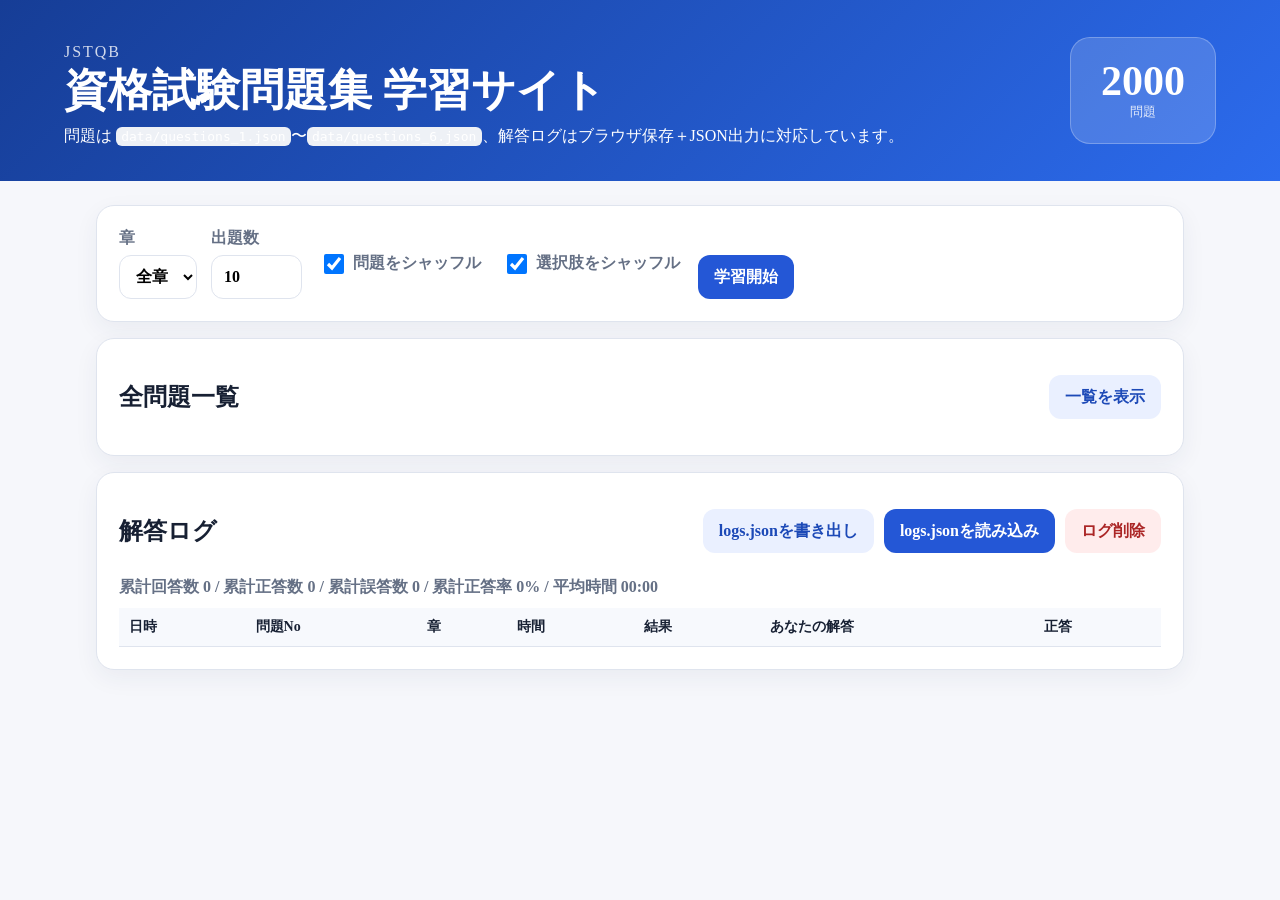
==== index.html @ a918d9f7 "Add files via upload スマホにUIを対応させた" ====
<!doctype html>
<html lang="ja">
<head>
  <meta charset="utf-8">
  <meta name="viewport" content="width=device-width, initial-scale=1">
  <title>資格試験問題集 学習サイト</title>
  <link rel="stylesheet" href="assets/styles.css">

<style>
  .timerLine{display:flex;flex-wrap:wrap;gap:10px;align-items:center;justify-content:space-between;margin:8px 0 14px;color:var(--muted);font-weight:800}
  .timerBadge{display:inline-flex;align-items:center;gap:8px;background:#f7f9fd;border:1px solid var(--line);border-radius:999px;padding:8px 12px;color:var(--ink)}
  .timerBadge strong{font-variant-numeric:tabular-nums;font-size:18px}
  .questionBrowser .browserControls{display:grid;grid-template-columns:1fr 1fr auto;gap:12px;align-items:end;margin:12px 0}
  .questionBrowser .browserControls label{min-width:0}
  .browserMeta{color:var(--muted);font-weight:700;margin:8px 0}
  .browserPager{display:flex;gap:10px;align-items:center;justify-content:flex-end;flex-wrap:wrap;margin:12px 0}
  .browserPager span{color:var(--muted);font-weight:800}
  .questionCard{border:1px solid var(--line);border-radius:14px;background:#f7f9fd;margin:10px 0;overflow:hidden}
  .questionCard summary{cursor:pointer;padding:13px 15px;font-weight:800;list-style:none}
  .questionCard summary::-webkit-details-marker{display:none}
  .questionCard summary:after{content:'開く';float:right;color:var(--brand);font-size:13px}
  .questionCard[open] summary:after{content:'閉じる'}
  .questionCardBody{padding:0 15px 15px}
  .questionCardBody p{white-space:pre-wrap;margin:8px 0 12px}
  .browseOptions{margin:10px 0;padding-left:1.4em}
  .browseOptions li{margin:7px 0;padding:6px 8px;border-radius:10px;background:#fff;border:1px solid var(--line)}
  .browseOptions li.correctAnswer{border-color:var(--ok);background:#eaf8f2;font-weight:800}
  .browseExplanation{white-space:pre-wrap;background:#fff;border:1px solid var(--line);border-radius:12px;padding:12px;margin-top:10px}
  .miniTag{display:inline-block;color:var(--muted);font-weight:800;font-size:12px;margin-left:8px}
  @media(max-width:720px){
    .timerLine{display:block}.timerBadge{margin-top:8px;width:100%;justify-content:center}
    .questionBrowser .browserControls{grid-template-columns:1fr}
    .browserPager{justify-content:stretch}.browserPager button{flex:1;justify-content:center}.browserPager span{width:100%;text-align:center}
    .questionCard summary{padding-right:52px}.questionCard summary:after{margin-right:-38px}
    .questionCard summary{line-height:1.55}
    .questionCardBody{padding:0 12px 12px}
    .browseOptions{padding-left:0;list-style-position:inside}
    .browseOptions li{padding:10px;margin:8px 0;line-height:1.55}
    .browseExplanation{padding:10px;line-height:1.7}
    .miniTag{display:block;margin:4px 0 0}
    #browseSearch,#browseChapter{width:100%;min-height:48px}
  }
</style>
</head>
<body>
<header class="hero">
  <div>
    <p class="eyebrow">JSTQB</p>
    <h1>資格試験問題集 学習サイト</h1>
    <p>問題は <code>data/questions_1.json</code>〜<code>data/questions_6.json</code>、解答ログはブラウザ保存＋JSON出力に対応しています。</p>
  </div>
  <div class="heroStats">
    <span id="totalQuestions">0</span><small>問題</small>
  </div>
</header>

<main>
  <section class="panel controls">
    <label>章
      <select id="chapterSelect"></select>
    </label>
    <label>出題数
      <input id="questionLimit" type="number" min="1" value="10">
    </label>
    <label class="check"><input id="shuffleQuestions" type="checkbox" checked> 問題をシャッフル</label>
    <label class="check"><input id="shuffleOptions" type="checkbox" checked> 選択肢をシャッフル</label>
    <button id="startBtn">学習開始</button>
  </section>

  <section id="quizPanel" class="panel quiz hidden">
    <div class="progressLine"><span id="progressText"></span><span id="scoreText"></span></div>
    <div class="timerLine"><span id="questionTimeHint">この問題の経過時間</span><span class="timerBadge">⏱ <strong id="questionTimer">00:00</strong></span></div>
    <div class="bar"><div id="barFill"></div></div>
    <p id="qid" class="qid"></p>
    <h2 id="questionText"></h2>
    <div id="options"></div>
    <div id="feedback" class="feedback hidden"></div>
    <div class="actions">
      <button id="nextBtn" class="secondary" disabled>次へ</button>
      <button id="finishBtn" class="ghost">終了してログへ</button>
    </div>
  </section>

  <section id="summaryPanel" class="panel hidden">
    <h2>今回の結果</h2>
    <div class="cards">
      <div><strong id="sumTotal">0</strong><span>回答</span></div>
      <div><strong id="sumCorrect">0</strong><span>正答</span></div>
      <div><strong id="sumAccuracy">0%</strong><span>正答率</span></div>
      <div><strong id="sumTimeTotal">00:00</strong><span>合計時間</span></div>
      <div><strong id="sumTimeAvg">00:00</strong><span>平均/問</span></div>
    </div>
  </section>

  <section id="questionBrowserPanel" class="panel questionBrowser">
    <div class="sectionHead">
      <h2>全問題一覧</h2>
      <div class="actions inline">
        <button id="toggleQuestionBrowser" class="secondary">一覧を表示</button>
      </div>
    </div>
    <div id="questionBrowserContent" class="hidden">
      <p class="note">全問題の問題文・選択肢・正答・解説を確認できます。スマホで重くならないよう、50問ずつ表示します。</p>
      <div class="browserControls">
        <label>章で絞り込み
          <select id="browseChapter"><option value="すべて">すべて</option></select>
        </label>
        <label>キーワード検索
          <input id="browseSearch" type="search" placeholder="問題ID・本文・選択肢・解説を検索">
        </label>
        <button id="browseReset" class="ghost">条件クリア</button>
      </div>
      <div id="browserMeta" class="browserMeta">読み込み中...</div>
      <div class="browserPager">
        <button id="browsePrev" class="ghost">前へ</button>
        <span id="browsePageInfo">1 / 1</span>
        <button id="browseNext" class="ghost">次へ</button>
      </div>
      <div id="browserResults"></div>
      <div class="browserPager">
        <button id="browsePrevBottom" class="ghost">前へ</button>
        <span id="browsePageInfoBottom">1 / 1</span>
        <button id="browseNextBottom" class="ghost">次へ</button>
      </div>
    </div>
  </section>

  <section class="panel">
    <div class="sectionHead">
      <h2>解答ログ</h2>
      <div class="actions inline">
        <button id="exportLogs" class="secondary">logs.jsonを書き出し</button>
        <label class="fileBtn">logs.jsonを読み込み<input id="importLogs" type="file" accept="application/json"></label>
        <button id="clearLogs" class="danger">ログ削除</button>
      </div>
    </div>
    <div id="logStats" class="logStats"></div>
    <div class="tableWrap"><table id="logTable"><thead><tr><th>日時</th><th>問題No</th><th>章</th><th>時間</th><th>結果</th><th>あなたの解答</th><th>正答</th></tr></thead><tbody></tbody></table></div>
  </section>

</main>
<script src="data/data.js"></script>
<script src="assets/app.js"></script>
<script>
(function(){
  let questionStartedAt=0;
  let timerId=null;
  let browserPage=1;
  const PAGE_SIZE=50;

  function byId(id){return document.getElementById(id);}
  function formatMs(ms){
    ms=Math.max(0,Number(ms)||0);
    const total=Math.floor(ms/1000);
    const min=Math.floor(total/60);
    const sec=total%60;
    return `${String(min).padStart(2,'0')}:${String(sec).padStart(2,'0')}`;
  }
  function readElapsedMs(rec){
    if(!rec) return 0;
    if(typeof rec.elapsedMs==='number') return rec.elapsedMs;
    if(typeof rec.timeMs==='number') return rec.timeMs;
    if(typeof rec.elapsedSec==='number') return rec.elapsedSec*1000;
    if(typeof rec.timeSec==='number') return rec.timeSec*1000;
    return 0;
  }
  function stopTimer(){
    if(timerId){clearInterval(timerId); timerId=null;}
  }
  function updateTimer(){
    const el=byId('questionTimer');
    if(!el) return;
    el.textContent=formatMs(Date.now()-questionStartedAt);
  }
  function startTimer(){
    stopTimer();
    questionStartedAt=Date.now();
    updateTimer();
    timerId=setInterval(updateTimer,250);
  }

  const originalShowQuestion=showQuestion;
  showQuestion=function(){
    originalShowQuestion();
    startTimer();
  };

  answer=function(btn){
    if(state.selected!==null) return;
    stopTimer();
    const elapsedMs=questionStartedAt?Date.now()-questionStartedAt:0;
    const q=state.pool[state.idx];
    const shownSelectedIndex=Number(btn.dataset.i);
    const chosen=q.shownOptions[shownSelectedIndex];
    const selectedIndex=q.options.indexOf(chosen);
    const ok=chosen===q.answer;
    state.selected=chosen;
    if(ok) state.score++;

    document.querySelectorAll('.option').forEach(b=>{
      const val=b.textContent;
      if(val===q.answer)b.classList.add('correct');
      if(b===btn&&!ok)b.classList.add('wrong');
      b.disabled=true;
    });

    recordAnswer(makeAnswerLogRecord(q,selectedIndex>=0?selectedIndex:null,shownSelectedIndex,ok,elapsedMs));

    const timer=byId('questionTimer');
    if(timer) timer.textContent=formatMs(elapsedMs);
    byId('feedback').classList.remove('hidden');
    byId('feedback').textContent=(ok?'正解です。':'不正解です。')+'\n\n所要時間: '+formatMs(elapsedMs)+'\n\n正答: '+q.answer+'\n\n解説:\n'+(q.explanation||'なし');
    byId('nextBtn').disabled=false;
    renderLogs();
  };

  function applySummaryTime(){
    const total=state.session.length;
    const totalMs=state.session.reduce((sum,x)=>sum+readElapsedMs(x),0);
    if(byId('sumTimeTotal')) byId('sumTimeTotal').textContent=formatMs(totalMs);
    if(byId('sumTimeAvg')) byId('sumTimeAvg').textContent=total?formatMs(totalMs/total):'00:00';
    if(state.logs&&state.logs.sessions&&state.logs.sessions[0]){
      state.logs.sessions[0].totalTimeMs=totalMs;
      state.logs.sessions[0].averageTimeMs=total?Math.round(totalMs/total):0;
      saveLogs();
    }
  }

  finish=function(){
    stopTimer();
    byId('quizPanel').classList.add('hidden');
    byId('summaryPanel').classList.remove('hidden');
    const total=state.session.length;
    const correct=state.session.filter(x=>x.correct).length;
    const totalMs=state.session.reduce((sum,x)=>sum+readElapsedMs(x),0);
    byId('sumTotal').textContent=total;
    byId('sumCorrect').textContent=correct;
    byId('sumAccuracy').textContent=total?Math.round(correct/total*100)+'%':'0%';
    if(byId('sumTimeTotal')) byId('sumTimeTotal').textContent=formatMs(totalMs);
    if(byId('sumTimeAvg')) byId('sumTimeAvg').textContent=total?formatMs(totalMs/total):'00:00';
    state.logs.sessions.unshift({
      timestamp:new Date().toISOString(),
      total,
      correct,
      incorrect:total-correct,
      accuracy:total?correct/total:0,
      totalTimeMs:totalMs,
      averageTimeMs:total?Math.round(totalMs/total):0,
      questionIds:state.session.map(x=>x.id)
    });
    saveLogs();
    renderLogs();
  };

  byId('finishBtn').addEventListener('click',()=>{
    stopTimer();
    applySummaryTime();
  });

  renderLogs=function(){
    if(!state.logs)return;
    updateStats();
    const s=state.logs.stats;
    const answeredWithTime=state.logs.answers.filter(r=>readElapsedMs(r)>0);
    const avgMs=answeredWithTime.length?answeredWithTime.reduce((sum,r)=>sum+readElapsedMs(r),0)/answeredWithTime.length:0;
    byId('logStats').textContent=`累計回答数 ${s.total} / 累計正答数 ${s.correct} / 累計誤答数 ${s.incorrect} / 累計正答率 ${Math.round(s.accuracy*100)}% / 平均時間 ${formatMs(avgMs)}`;
    const tbody=byId('logTable').querySelector('tbody');
    tbody.innerHTML=state.logs.answers.slice(0,200).map(r=>`<tr><td>${new Date(r.timestamp).toLocaleString('ja-JP')}</td><td>${escapeHtml(r.id)}</td><td>${escapeHtml(r.chapter)}</td><td>${readElapsedMs(r)?formatMs(readElapsedMs(r)):'-'}</td><td class="${r.correct?'ok':'bad'}">${r.correct?'正解':'不正解'}</td><td>${escapeHtml(selectedTextForLog(r))}</td><td>${escapeHtml(answerTextForLog(r))}</td></tr>`).join('');
  };

  function questionTextForSearch(q){
    return [q.id,q.chapter,q.section,q.learningObjective,q.question,q.answer,q.explanation,...(q.options||[])].filter(Boolean).join(' ').toLowerCase();
  }
  function filteredQuestions(){
    const chapter=byId('browseChapter')?.value||'すべて';
    const keyword=(byId('browseSearch')?.value||'').trim().toLowerCase();
    return state.questions.filter(q=>{
      const chapterOk=chapter==='すべて'||q.chapter===chapter;
      const keywordOk=!keyword||questionTextForSearch(q).includes(keyword);
      return chapterOk&&keywordOk;
    });
  }
  function renderQuestionBrowser(){
    const results=byId('browserResults');
    if(!results) return;
    const qs=filteredQuestions();
    const pages=Math.max(1,Math.ceil(qs.length/PAGE_SIZE));
    browserPage=Math.min(Math.max(1,browserPage),pages);
    const start=(browserPage-1)*PAGE_SIZE;
    const slice=qs.slice(start,start+PAGE_SIZE);
    byId('browserMeta').textContent=`${qs.length}問中 ${slice.length?start+1:0}-${start+slice.length}問を表示`;
    byId('browsePageInfo').textContent=`${browserPage} / ${pages}`;
    byId('browsePageInfoBottom').textContent=`${browserPage} / ${pages}`;
    byId('browsePrev').disabled=byId('browsePrevBottom').disabled=browserPage<=1;
    byId('browseNext').disabled=byId('browseNextBottom').disabled=browserPage>=pages;
    results.innerHTML=slice.map((q,idx)=>{
      const absoluteNo=start+idx+1;
      const opts=(q.options||[]).map((o,i)=>`<li class="${o===q.answer?'correctAnswer':''}">${escapeHtml(String.fromCharCode(65+i)+'. '+o)}${o===q.answer?' <strong>（正答）</strong>':''}</li>`).join('');
      const meta=[q.section,q.learningObjective,q.kLevel,q.questionType].filter(Boolean).map(escapeHtml).join(' / ');
      return `<details class="questionCard"><summary>${absoluteNo}. ${escapeHtml(q.id)} / ${escapeHtml(q.chapter)}${meta?`<span class="miniTag">${meta}</span>`:''}</summary><div class="questionCardBody"><p>${escapeHtml(q.question)}</p><ol class="browseOptions">${opts}</ol><div class="browseExplanation"><strong>解説</strong><br>${escapeHtml(q.explanation||'なし')}</div></div></details>`;
    }).join('') || '<p class="note">該当する問題がありません。</p>';
  }
  function setupQuestionBrowser(){
    const panel=byId('questionBrowserContent');
    if(!panel || !state.questions.length) return false;
    const chapterSelect=byId('browseChapter');
    const chapters=['すべて',...new Set(state.questions.map(q=>q.chapter))];
    chapterSelect.innerHTML=chapters.map(c=>`<option value="${escapeHtml(c)}">${escapeHtml(c)}</option>`).join('');
    byId('toggleQuestionBrowser').addEventListener('click',()=>{
      const isHidden=panel.classList.toggle('hidden');
      byId('toggleQuestionBrowser').textContent=isHidden?'一覧を表示':'一覧を隠す';
      if(!isHidden) renderQuestionBrowser();
    });
    byId('browseChapter').addEventListener('change',()=>{browserPage=1;renderQuestionBrowser();});
    byId('browseSearch').addEventListener('input',()=>{browserPage=1;renderQuestionBrowser();});
    byId('browseReset').addEventListener('click',()=>{byId('browseChapter').value='すべて';byId('browseSearch').value='';browserPage=1;renderQuestionBrowser();});
    const prev=()=>{browserPage--;renderQuestionBrowser();};
    const next=()=>{browserPage++;renderQuestionBrowser();};
    byId('browsePrev').addEventListener('click',prev);
    byId('browsePrevBottom').addEventListener('click',prev);
    byId('browseNext').addEventListener('click',next);
    byId('browseNextBottom').addEventListener('click',next);
    renderQuestionBrowser();
    return true;
  }

  const browserReadyCheck=setInterval(()=>{
    if(setupQuestionBrowser()) clearInterval(browserReadyCheck);
  },200);
})();
</script>
</body>
</html>
---- assets/styles.css ----
:root {
  --bg: #f6f7fb;
  --card: #fff;
  --ink: #172033;
  --muted: #657085;
  --brand: #2457d6;
  --ok: #12805c;
  --bad: #c23b3b;
  --line: #dfe4ee;
}

* {
  box-sizing: border-box;
}

html {
  -webkit-text-size-adjust: 100%;
}

body {
  margin: 0;
  overflow-x: hidden;
  background: var(--bg);
  color: var(--ink);
  font-family: -apple-system, BlinkMacSystemFont, "Segoe UI", sans-serif;
  line-height: 1.65;
}

body,
button,
input,
select {
  font: inherit;
}

button,
input,
select,
textarea {
  max-width: 100%;
}

p,
h1,
h2,
td,
th,
button,
label,
summary,
.feedback,
.option,
.questionCardBody,
.logStats {
  overflow-wrap: anywhere;
  word-break: normal;
}

.hero {
  background: linear-gradient(135deg, #163d96, #2c6bed);
  color: #fff;
  padding: 34px min(6vw, 64px);
  display: flex;
  justify-content: space-between;
  gap: 24px;
  align-items: center;
}

.hero > div:first-child {
  min-width: 0;
}

.hero h1 {
  margin: .1em 0;
  font-size: clamp(26px, 4vw, 44px);
  line-height: 1.18;
}

.hero p {
  margin: .55em 0 0;
}

.eyebrow {
  letter-spacing: .12em;
  text-transform: uppercase;
  opacity: .8;
}

.heroStats {
  flex: 0 0 auto;
  background: rgba(255, 255, 255, .16);
  border: 1px solid rgba(255, 255, 255, .25);
  border-radius: 20px;
  padding: 22px 30px;
  text-align: center;
}

.heroStats span {
  display: block;
  font-size: 42px;
  line-height: 1;
  font-weight: 800;
}

.heroStats small {
  opacity: .85;
}

main {
  max-width: 1120px;
  margin: 24px auto;
  padding: 0 16px;
}

.panel {
  background: var(--card);
  border: 1px solid var(--line);
  border-radius: 18px;
  padding: 22px;
  margin: 16px 0;
  box-shadow: 0 8px 24px rgba(30, 45, 85, .06);
}

.controls {
  display: flex;
  flex-wrap: wrap;
  align-items: end;
  gap: 14px;
}

label {
  display: flex;
  flex-direction: column;
  min-width: 0;
  font-weight: 700;
  color: var(--muted);
  gap: 6px;
}

.check {
  flex-direction: row;
  align-items: center;
  min-height: 44px;
  margin-bottom: 4px;
  padding: 6px 4px;
}

.check input {
  inline-size: 20px;
  block-size: 20px;
  flex: 0 0 auto;
}

select,
input {
  border: 1px solid var(--line);
  border-radius: 12px;
  padding: 10px 12px;
  min-height: 44px;
  font-size: 16px;
  background: #fff;
}

button,
.fileBtn {
  border: 0;
  border-radius: 12px;
  padding: 11px 16px;
  min-height: 44px;
  background: var(--brand);
  color: #fff;
  font-weight: 800;
  cursor: pointer;
  display: inline-flex;
  align-items: center;
  justify-content: center;
  gap: 8px;
  text-align: center;
  line-height: 1.35;
}

button:focus-visible,
.fileBtn:focus-within,
select:focus-visible,
input:focus-visible,
summary:focus-visible {
  outline: 3px solid rgba(36, 87, 214, .35);
  outline-offset: 2px;
}

button:disabled {
  opacity: .5;
  cursor: not-allowed;
}

.secondary {
  background: #eaf0ff;
  color: #1c49b7;
}

.ghost {
  background: #eef1f6;
  color: #39445a;
}

.danger {
  background: #ffecec;
  color: #ab2626;
}

.fileBtn input {
  display: none;
}

.hidden {
  display: none;
}

.progressLine,
.sectionHead {
  display: flex;
  justify-content: space-between;
  gap: 12px;
  align-items: center;
}

.progressLine span,
.sectionHead h2 {
  min-width: 0;
}

.bar {
  height: 10px;
  background: #edf1f7;
  border-radius: 100px;
  overflow: hidden;
  margin: 10px 0 18px;
}

.bar div {
  height: 100%;
  width: 0;
  background: var(--brand);
  transition: .25s;
}

.qid {
  color: var(--muted);
  font-weight: 800;
}

#questionText {
  white-space: pre-wrap;
  font-size: 22px;
  line-height: 1.55;
}

.option {
  display: block;
  width: 100%;
  min-height: 52px;
  text-align: left;
  color: var(--ink);
  background: #fff;
  border: 1px solid var(--line);
  margin: 10px 0;
  padding: 14px 16px;
  line-height: 1.55;
  white-space: normal;
}

.option:hover {
  border-color: var(--brand);
}

.option.correct {
  border-color: var(--ok);
  background: #eaf8f2;
}

.option.wrong {
  border-color: var(--bad);
  background: #fff0f0;
}

.feedback {
  border-left: 5px solid var(--brand);
  background: #f4f7ff;
  border-radius: 12px;
  padding: 14px;
  margin-top: 16px;
  white-space: pre-wrap;
  line-height: 1.7;
}

.cards {
  display: grid;
  grid-template-columns: repeat(3, minmax(0, 1fr));
  gap: 12px;
}

.cards div {
  background: #f7f9fd;
  border: 1px solid var(--line);
  border-radius: 14px;
  padding: 16px;
}

.cards strong {
  display: block;
  font-size: 32px;
  line-height: 1.1;
}

.cards span {
  color: var(--muted);
  font-weight: 700;
}

.actions {
  display: flex;
  gap: 10px;
  flex-wrap: wrap;
}

.inline {
  justify-content: flex-end;
}

.logStats {
  color: var(--muted);
  font-weight: 700;
  margin: 10px 0;
}

.tableWrap {
  overflow-x: auto;
  -webkit-overflow-scrolling: touch;
}

table {
  border-collapse: collapse;
  width: 100%;
  font-size: 14px;
}

th,
td {
  border-bottom: 1px solid var(--line);
  padding: 10px;
  text-align: left;
  vertical-align: top;
}

th {
  background: #f7f9fd;
}

.ok {
  color: var(--ok);
  font-weight: 800;
}

.bad {
  color: var(--bad);
  font-weight: 800;
}

code {
  background: #eef1f6;
  padding: .15em .4em;
  border-radius: 6px;
}

.note {
  color: var(--muted);
}

@media (max-width: 720px) {
  body {
    line-height: 1.7;
  }

  .hero {
    display: grid;
    grid-template-columns: 1fr auto;
    gap: 12px;
    align-items: start;
    padding: 18px 14px;
  }

  .hero h1 {
    font-size: 24px;
  }

  .hero p {
    font-size: 14px;
    line-height: 1.55;
  }

  .eyebrow {
    margin-top: 0;
    font-size: 12px;
  }

  .heroStats {
    margin-top: 0;
    border-radius: 14px;
    padding: 10px 12px;
    min-width: 76px;
  }

  .heroStats span {
    font-size: 26px;
  }

  .heroStats small {
    font-size: 12px;
  }

  main {
    margin: 12px auto;
    padding: 0 10px;
  }

  .panel {
    border-radius: 14px;
    padding: 14px;
    margin: 10px 0;
    box-shadow: 0 4px 14px rgba(30, 45, 85, .05);
  }

  .controls {
    display: grid;
    grid-template-columns: 1fr;
    gap: 12px;
  }

  .controls label,
  .controls select,
  .controls input,
  .controls button {
    width: 100%;
  }

  .controls button {
    min-height: 52px;
    font-size: 17px;
  }

  .check {
    border: 1px solid var(--line);
    border-radius: 12px;
    padding: 11px 12px;
    margin: 0;
    background: #fff;
  }

  .progressLine,
  .sectionHead {
    display: grid;
    grid-template-columns: 1fr;
    gap: 8px;
  }

  .progressLine {
    grid-template-columns: 1fr 1fr;
    font-weight: 800;
  }

  .progressLine span:last-child {
    text-align: right;
  }

  .bar {
    margin-bottom: 12px;
  }

  .qid {
    margin: 8px 0;
    font-size: 13px;
  }

  #questionText {
    font-size: 19px;
    line-height: 1.65;
    margin: 10px 0 14px;
  }

  .option {
    min-height: 56px;
    margin: 12px 0;
    padding: 15px 14px;
    border-radius: 14px;
    font-size: 16px;
  }

  .feedback {
    max-height: 48vh;
    overflow: auto;
    padding: 13px;
    font-size: 15px;
  }

  .quiz .actions {
    position: sticky;
    bottom: 0;
    z-index: 5;
    margin: 14px -14px -14px;
    padding: 10px 14px calc(10px + env(safe-area-inset-bottom));
    background: rgba(255, 255, 255, .96);
    border-top: 1px solid var(--line);
    backdrop-filter: blur(8px);
  }

  .actions,
  .inline {
    justify-content: stretch;
  }

  .actions button,
  .actions .fileBtn {
    flex: 1 1 100%;
    width: 100%;
    min-height: 48px;
  }

  .cards {
    grid-template-columns: 1fr;
  }

  .cards div {
    padding: 14px;
  }

  .cards strong {
    font-size: 30px;
  }

  .logStats {
    font-size: 14px;
    line-height: 1.6;
  }

  .tableWrap {
    overflow: visible;
  }

  #logTable,
  #logTable thead,
  #logTable tbody,
  #logTable tr,
  #logTable td {
    display: block;
    width: 100%;
  }

  #logTable thead {
    display: none;
  }

  #logTable tr {
    border: 1px solid var(--line);
    border-radius: 12px;
    background: #fff;
    margin: 10px 0;
    padding: 8px 10px;
  }

  #logTable td {
    border: 0;
    padding: 7px 0;
  }

  #logTable td::before {
    content: "";
    display: block;
    color: var(--muted);
    font-size: 12px;
    font-weight: 800;
    margin-bottom: 2px;
  }

  #logTable td:nth-child(1)::before { content: "日時"; }
  #logTable td:nth-child(2)::before { content: "問題No"; }
  #logTable td:nth-child(3)::before { content: "章"; }
  #logTable td:nth-child(4)::before { content: "時間"; }
  #logTable td:nth-child(5)::before { content: "結果"; }
  #logTable td:nth-child(6)::before { content: "あなたの解答"; }
  #logTable td:nth-child(7)::before { content: "正答"; }
}

@media (max-width: 480px) {
  .hero {
    grid-template-columns: 1fr;
  }

  .heroStats {
    justify-self: start;
    display: inline-flex;
    align-items: baseline;
    gap: 8px;
  }

  .heroStats span {
    display: inline;
    font-size: 24px;
  }

  main {
    padding: 0 8px;
  }

  .panel {
    padding: 12px;
  }

  .quiz .actions {
    margin-right: -12px;
    margin-left: -12px;
    margin-bottom: -12px;
    padding-right: 12px;
    padding-left: 12px;
  }

  #questionText {
    font-size: 18px;
  }

  .feedback {
    max-height: 52vh;
  }
}
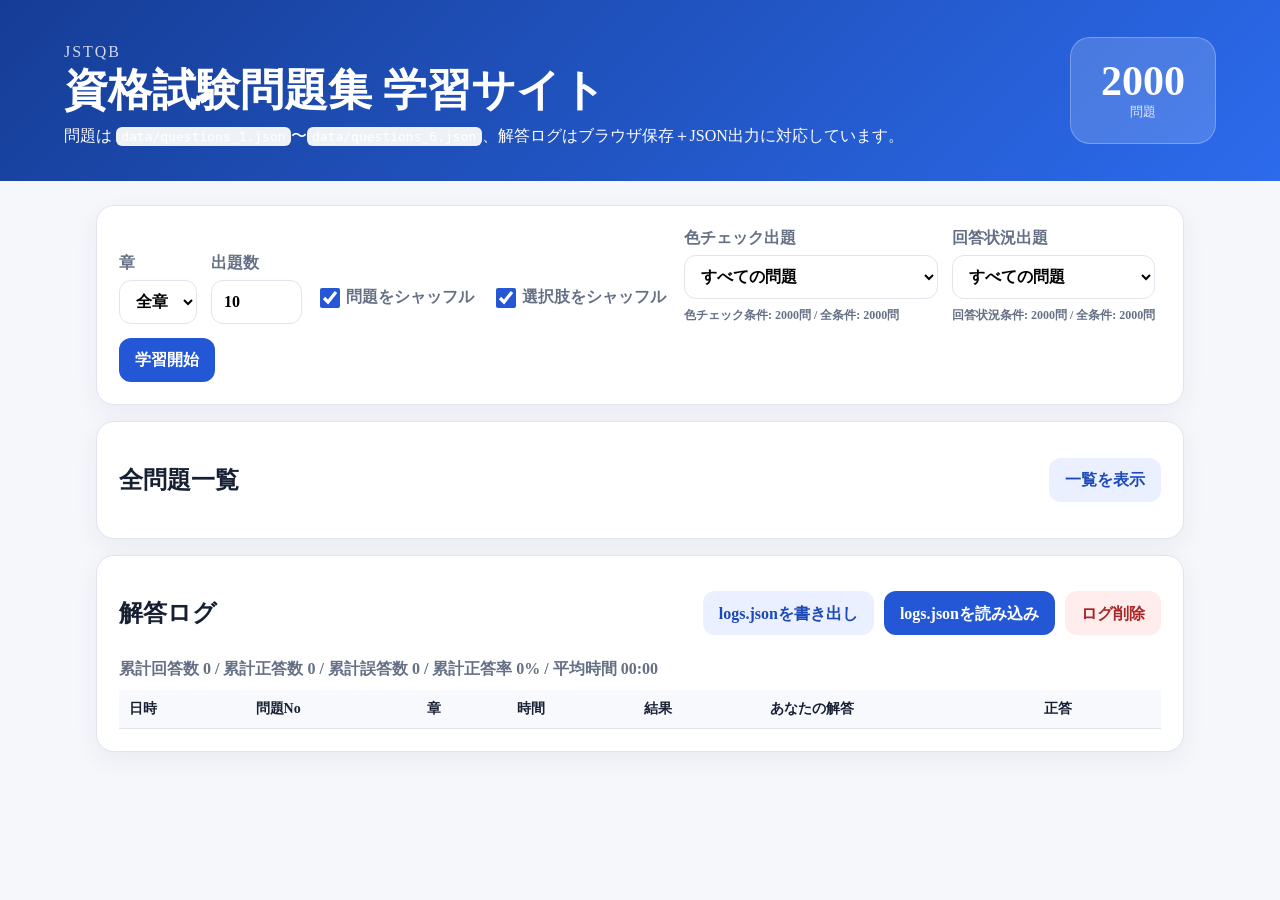
==== commit a0cc4c7a: "Add files via upload 問題ごとに色つきチェックボックスの追加 未回答問題、間違えた問題のみの出題に対応" ====
--- a/index.html
+++ b/index.html
@@ -27,6 +27,30 @@
   .browseOptions li.correctAnswer{border-color:var(--ok);background:#eaf8f2;font-weight:800}
   .browseExplanation{white-space:pre-wrap;background:#fff;border:1px solid var(--line);border-radius:12px;padding:12px;margin-top:10px}
   .miniTag{display:inline-block;color:var(--muted);font-weight:800;font-size:12px;margin-left:8px}
+
+  .controlHint{display:block;color:var(--muted);font-size:12px;font-weight:700;line-height:1.4;margin-top:2px}
+  .questionTopLine{display:flex;gap:12px;align-items:center;justify-content:space-between;margin:8px 0}
+  .questionTopLine .qid{margin:0;min-width:0}
+  .questionTopActions{display:flex;flex:0 1 auto;gap:8px;align-items:center;justify-content:flex-end;flex-wrap:wrap}
+  .questionTopActions button{min-height:38px;padding:8px 12px;font-size:14px}
+  .flagControls{display:inline-flex;align-items:center;gap:8px;flex-wrap:wrap;background:#f7f9fd;border:1px solid var(--line);border-radius:12px;padding:6px 8px;min-height:44px}
+  .flagControlsTop{min-height:38px;padding:5px 7px}
+  .flagControlsTop .flagLabel{font-size:12px}
+  .flagLabel{color:var(--muted);font-weight:800;font-size:13px;white-space:nowrap}
+  .flagCheck{--flag-color:#2457d6;--flag-bg:#eef3ff;--flag-checked:#2457d6;display:inline-flex;flex-direction:row;align-items:center;gap:5px;min-width:auto;color:var(--ink);font-weight:800;padding:4px 7px;border:1px solid var(--flag-color);border-radius:999px;background:var(--flag-bg);line-height:1.2;cursor:pointer}
+  .flagGreen{--flag-color:#1f9d55;--flag-bg:#e7f7ee;--flag-checked:#1f9d55}
+  .flagYellow{--flag-color:#d99a00;--flag-bg:#fff6d8;--flag-checked:#d99a00}
+  .flagRed{--flag-color:#d64545;--flag-bg:#ffeded;--flag-checked:#d64545}
+  .flagCheck input[type="checkbox"]{-webkit-appearance:none;appearance:none;display:grid;place-content:center;inline-size:18px;block-size:18px;width:18px;height:18px;min-inline-size:18px;min-block-size:18px;min-width:18px;min-height:18px;max-width:18px;max-height:18px;margin:0;padding:0;flex:0 0 18px;align-self:center;border:2px solid var(--flag-color);border-radius:5px;background:var(--flag-bg);box-shadow:0 0 0 1px rgba(255,255,255,.75) inset}
+  .flagCheck input[type="checkbox"]::before{content:"";width:10px;height:10px;transform:scale(0);transition:transform .12s ease-in-out;background:#fff;clip-path:polygon(14% 44%,0 60%,40% 100%,100% 20%,84% 6%,38% 68%)}
+  .flagCheck input[type="checkbox"]:checked{background:var(--flag-checked);border-color:var(--flag-checked)}
+  .flagCheck input[type="checkbox"]:checked::before{transform:scale(1)}
+  .flagCheck input[type="checkbox"]:focus-visible{outline:3px solid rgba(36,87,214,.30);outline-offset:2px}
+  .flagCheck:has(input:checked){box-shadow:0 0 0 2px rgba(36,87,214,.12) inset}
+  .flagGreen:has(input:checked){box-shadow:0 0 0 2px rgba(31,157,85,.22) inset}
+  .flagYellow:has(input:checked){box-shadow:0 0 0 2px rgba(217,154,0,.24) inset}
+  .flagRed:has(input:checked){box-shadow:0 0 0 2px rgba(214,69,69,.22) inset}
+
   @media(max-width:720px){
     .timerLine{display:block}.timerBadge{margin-top:8px;width:100%;justify-content:center}
     .questionBrowser .browserControls{grid-template-columns:1fr}
@@ -39,6 +63,17 @@
     .browseExplanation{padding:10px;line-height:1.7}
     .miniTag{display:block;margin:4px 0 0}
     #browseSearch,#browseChapter{width:100%;min-height:48px}
+
+    .questionTopLine{display:grid;grid-template-columns:1fr;gap:8px}
+    .questionTopActions{display:grid;grid-template-columns:1fr 1fr;width:100%;gap:8px}
+    .questionTopActions button{width:100%;min-height:44px;font-size:15px}
+    .questionTopActions .flagControls{grid-column:1 / -1}
+    .flagControls{width:100%;justify-content:space-between;gap:6px;padding:8px}
+    .flagControlsTop{padding:8px}
+    .flagLabel{width:100%;font-size:12px}
+    .flagControlsTop .flagLabel{width:auto;font-size:12px}
+    .flagCheck{flex:1 1 0;justify-content:center;padding:8px 6px}
+    .flagCheck input[type="checkbox"]{inline-size:18px;block-size:18px;width:18px;height:18px;min-width:18px;min-height:18px;max-width:18px;max-height:18px}
   }
 </style>
 </head>
@@ -64,6 +99,25 @@
     </label>
     <label class="check"><input id="shuffleQuestions" type="checkbox" checked> 問題をシャッフル</label>
     <label class="check"><input id="shuffleOptions" type="checkbox" checked> 選択肢をシャッフル</label>
+    <label>色チェック出題
+      <select id="flagFilter">
+        <option value="all">すべての問題</option>
+        <option value="unmarked">どの色にもチェックなし</option>
+        <option value="marked">いずれかの色にチェック済み</option>
+        <option value="green">緑にチェック済み</option>
+        <option value="yellow">黄色にチェック済み</option>
+        <option value="red">赤にチェック済み</option>
+      </select>
+      <span id="flagFilterHint" class="controlHint">色チェック条件: 読み込み中...</span>
+    </label>
+    <label>回答状況出題
+      <select id="answerStatusFilter">
+        <option value="all">すべての問題</option>
+        <option value="wrongEver">間違えた問題のみ</option>
+        <option value="unanswered">未回答の問題のみ</option>
+      </select>
+      <span id="answerStatusFilterHint" class="controlHint">回答状況条件: 読み込み中...</span>
+    </label>
     <button id="startBtn">学習開始</button>
   </section>
 
@@ -71,13 +125,31 @@
     <div class="progressLine"><span id="progressText"></span><span id="scoreText"></span></div>
     <div class="timerLine"><span id="questionTimeHint">この問題の経過時間</span><span class="timerBadge">⏱ <strong id="questionTimer">00:00</strong></span></div>
     <div class="bar"><div id="barFill"></div></div>
-    <p id="qid" class="qid"></p>
+    <div class="questionTopLine">
+      <p id="qid" class="qid"></p>
+      <div class="questionTopActions">
+        <button id="nextBtnTop" class="secondary" disabled>次へ</button>
+        <button id="finishBtnTop" class="ghost">終了してログへ</button>
+        <div class="questionFlagControls flagControls flagControlsTop" aria-label="この問題の色チェック（上部）">
+          <span class="flagLabel"></span>
+          <label class="flagCheck flagGreen"><input type="checkbox" data-flag="green"> </label>
+          <label class="flagCheck flagYellow"><input type="checkbox" data-flag="yellow"> </label>
+          <label class="flagCheck flagRed"><input type="checkbox" data-flag="red"> </label>
+        </div>
+      </div>
+    </div>
     <h2 id="questionText"></h2>
     <div id="options"></div>
     <div id="feedback" class="feedback hidden"></div>
     <div class="actions">
       <button id="nextBtn" class="secondary" disabled>次へ</button>
       <button id="finishBtn" class="ghost">終了してログへ</button>
+      <div class="questionFlagControls flagControls flagControlsBottom" aria-label="この問題の色チェック（下部）">
+        <span class="flagLabel">この問題の色チェック</span>
+        <label class="flagCheck flagGreen"><input type="checkbox" data-flag="green"> 緑</label>
+        <label class="flagCheck flagYellow"><input type="checkbox" data-flag="yellow"> 黄</label>
+        <label class="flagCheck flagRed"><input type="checkbox" data-flag="red"> 赤</label>
+      </div>
     </div>
   </section>
 
@@ -147,6 +219,9 @@
   let timerId=null;
   let browserPage=1;
   const PAGE_SIZE=50;
+  const FLAG_STORAGE_KEY='jstqbQuestionFlags_v1';
+  const FLAG_KEYS=['green','yellow','red'];
+  let questionFlags=readQuestionFlags();
 
   function byId(id){return document.getElementById(id);}
   function formatMs(ms){
@@ -164,6 +239,122 @@
     if(typeof rec.timeSec==='number') return rec.timeSec*1000;
     return 0;
   }
+
+  function readQuestionFlags(){
+    try{
+      const parsed=JSON.parse(localStorage.getItem(FLAG_STORAGE_KEY)||'{}');
+      return parsed&&typeof parsed==='object'&&!Array.isArray(parsed)?parsed:{};
+    }catch(e){
+      return {};
+    }
+  }
+  function saveQuestionFlags(){
+    try{localStorage.setItem(FLAG_STORAGE_KEY,JSON.stringify(questionFlags));}
+    catch(e){console.warn('Failed to save question flags.',e);}
+  }
+  function normalizeFlags(flags){
+    return {
+      green:!!(flags&&flags.green),
+      yellow:!!(flags&&flags.yellow),
+      red:!!(flags&&flags.red)
+    };
+  }
+  function flagsForQuestion(id){
+    return normalizeFlags(questionFlags[String(id)]);
+  }
+  function writeFlagsForQuestion(id,flags){
+    if(!id) return;
+    const normalized=normalizeFlags(flags);
+    const hasAny=FLAG_KEYS.some(k=>normalized[k]);
+    if(hasAny){
+      questionFlags[String(id)]={...normalized,updatedAt:new Date().toISOString()};
+    }else{
+      delete questionFlags[String(id)];
+    }
+    saveQuestionFlags();
+    updateFlagFilterHint();
+  }
+  function questionMatchesFlagFilter(q,filter){
+    const flags=flagsForQuestion(q.id);
+    const hasAny=FLAG_KEYS.some(k=>flags[k]);
+    if(filter==='green'||filter==='yellow'||filter==='red') return !!flags[filter];
+    if(filter==='marked') return hasAny;
+    if(filter==='unmarked') return !hasAny;
+    return true;
+  }
+  function statsForQuestion(q){
+    if(state.logs) updateStats();
+    return state.logs&&state.logs.questionStats?state.logs.questionStats[String(q.id)]||null:null;
+  }
+  function questionMatchesAnswerStatusFilter(q,filter){
+    const stat=statsForQuestion(q);
+    const answered=!!(stat&&Number(stat.answered)>0);
+    if(filter==='wrongEver') return !!(stat&&Number(stat.incorrect)>0);
+    if(filter==='unanswered') return !answered;
+    return true;
+  }
+  function questionsForChapter(){
+    const chap=byId('chapterSelect')?.value||ALL_CHAPTERS;
+    return chap===ALL_CHAPTERS?state.questions:state.questions.filter(q=>q.chapter===chap);
+  }
+  function questionsForCurrentFilters(){
+    const flagFilter=byId('flagFilter')?.value||'all';
+    const answerStatusFilter=byId('answerStatusFilter')?.value||'all';
+    return questionsForChapter().filter(q=>questionMatchesFlagFilter(q,flagFilter)&&questionMatchesAnswerStatusFilter(q,answerStatusFilter));
+  }
+  function updateFlagFilterHint(){
+    const flagHint=byId('flagFilterHint');
+    const statusHint=byId('answerStatusFilterHint');
+    if(!state.questions.length) return;
+    const chapterQuestions=questionsForChapter();
+    const flagFilter=byId('flagFilter')?.value||'all';
+    const answerStatusFilter=byId('answerStatusFilter')?.value||'all';
+    const flagCount=chapterQuestions.filter(q=>questionMatchesFlagFilter(q,flagFilter)).length;
+    const statusCount=chapterQuestions.filter(q=>questionMatchesAnswerStatusFilter(q,answerStatusFilter)).length;
+    const combinedCount=questionsForCurrentFilters().length;
+    if(flagHint) flagHint.textContent=`色チェック条件: ${flagCount}問 / 全条件: ${combinedCount}問`;
+    if(statusHint) statusHint.textContent=`回答状況条件: ${statusCount}問 / 全条件: ${combinedCount}問`;
+    const limit=byId('questionLimit');
+    if(limit&&combinedCount>0){
+      limit.max=combinedCount;
+      if(Number(limit.value)>combinedCount) limit.value=combinedCount;
+    }
+  }
+  function syncTopNextButton(){
+    const top=byId('nextBtnTop');
+    const bottom=byId('nextBtn');
+    if(top&&bottom) top.disabled=bottom.disabled;
+  }
+  function syncFlagCheckboxesForCurrentQuestion(){
+    const q=state.pool[state.idx];
+    if(!q) return;
+    const flags=flagsForQuestion(q.id);
+    for(const key of FLAG_KEYS){
+      document.querySelectorAll(`.questionFlagControls input[data-flag="${key}"]`).forEach(input=>{
+        input.checked=!!flags[key];
+      });
+    }
+  }
+  async function startWithFlagFilter(){
+    await loadSelectedQuestions();
+    let qs=questionsForCurrentFilters();
+    if(!qs.length){
+      alert('現在の章・色チェック・回答状況条件に一致する問題がありません。');
+      updateFlagFilterHint();
+      return;
+    }
+    if(byId('shuffleQuestions').checked) qs=shuffle(qs);
+    const limit=Math.max(1,Math.min(Number(byId('questionLimit').value)||10,qs.length));
+    state.pool=qs.slice(0,limit).map(q=>({...q, shownOptions:byId('shuffleOptions').checked?shuffle(q.options):q.options}));
+    state.idx=0;
+    state.score=0;
+    state.session=[];
+    state.selected=null;
+    state.sessionId=`s_${Date.now().toString(36)}_${Math.random().toString(36).slice(2,8)}`;
+    byId('summaryPanel').classList.add('hidden');
+    byId('quizPanel').classList.remove('hidden');
+    showQuestion();
+  }
   function stopTimer(){
     if(timerId){clearInterval(timerId); timerId=null;}
   }
@@ -182,6 +373,8 @@
   const originalShowQuestion=showQuestion;
   showQuestion=function(){
     originalShowQuestion();
+    syncTopNextButton();
+    syncFlagCheckboxesForCurrentQuestion();
     startTimer();
   };
 
@@ -204,13 +397,14 @@
       b.disabled=true;
     });
 
-    recordAnswer(makeAnswerLogRecord(q,selectedIndex>=0?selectedIndex:null,shownSelectedIndex,ok,elapsedMs));
+    recordAnswerForCurrentQuestion(makeAnswerLogRecord(q,selectedIndex>=0?selectedIndex:null,shownSelectedIndex,ok,elapsedMs));
 
     const timer=byId('questionTimer');
     if(timer) timer.textContent=formatMs(elapsedMs);
     byId('feedback').classList.remove('hidden');
     byId('feedback').textContent=(ok?'正解です。':'不正解です。')+'\n\n所要時間: '+formatMs(elapsedMs)+'\n\n正答: '+q.answer+'\n\n解説:\n'+(q.explanation||'なし');
     byId('nextBtn').disabled=false;
+    syncTopNextButton();
     renderLogs();
   };
 
@@ -256,6 +450,30 @@
     stopTimer();
     applySummaryTime();
   });
+  byId('nextBtnTop')?.addEventListener('click',next);
+  byId('finishBtnTop')?.addEventListener('click',()=>{
+    stopTimer();
+    finish();
+  });
+  byId('startBtn')?.addEventListener('click',e=>{
+    e.preventDefault();
+    e.stopImmediatePropagation();
+    startWithFlagFilter();
+  },true);
+  byId('flagFilter')?.addEventListener('change',updateFlagFilterHint);
+  byId('answerStatusFilter')?.addEventListener('change',updateFlagFilterHint);
+  byId('chapterSelect')?.addEventListener('change',()=>setTimeout(updateFlagFilterHint,0));
+  document.querySelectorAll('.questionFlagControls input[data-flag]').forEach(input=>{
+    input.addEventListener('change',()=>{
+      const q=state.pool[state.idx];
+      if(!q) return;
+      const flags=flagsForQuestion(q.id);
+      flags[input.dataset.flag]=input.checked;
+      writeFlagsForQuestion(q.id,flags);
+      syncFlagCheckboxesForCurrentQuestion();
+    });
+  });
+  setTimeout(updateFlagFilterHint,0);
 
   renderLogs=function(){
     if(!state.logs)return;
@@ -266,6 +484,7 @@
     byId('logStats').textContent=`累計回答数 ${s.total} / 累計正答数 ${s.correct} / 累計誤答数 ${s.incorrect} / 累計正答率 ${Math.round(s.accuracy*100)}% / 平均時間 ${formatMs(avgMs)}`;
     const tbody=byId('logTable').querySelector('tbody');
     tbody.innerHTML=state.logs.answers.slice(0,200).map(r=>`<tr><td>${new Date(r.timestamp).toLocaleString('ja-JP')}</td><td>${escapeHtml(r.id)}</td><td>${escapeHtml(r.chapter)}</td><td>${readElapsedMs(r)?formatMs(readElapsedMs(r)):'-'}</td><td class="${r.correct?'ok':'bad'}">${r.correct?'正解':'不正解'}</td><td>${escapeHtml(selectedTextForLog(r))}</td><td>${escapeHtml(answerTextForLog(r))}</td></tr>`).join('');
+    updateFlagFilterHint();
   };
 
   function questionTextForSearch(q){
@@ -325,7 +544,10 @@
   }
 
   const browserReadyCheck=setInterval(()=>{
-    if(setupQuestionBrowser()) clearInterval(browserReadyCheck);
+    if(setupQuestionBrowser()){
+      updateFlagFilterHint();
+      clearInterval(browserReadyCheck);
+    }
   },200);
 })();
 </script>
--- a/assets/styles.css
+++ b/assets/styles.css
@@ -145,10 +145,21 @@
   padding: 6px 4px;
 }
 
-.check input {
+.check input[type="checkbox"] {
   inline-size: 20px;
   block-size: 20px;
-  flex: 0 0 auto;
+  width: 20px;
+  height: 20px;
+  min-inline-size: 20px;
+  min-block-size: 20px;
+  min-width: 20px;
+  min-height: 20px;
+  max-width: 20px;
+  padding: 0;
+  margin: 0;
+  flex: 0 0 20px;
+  align-self: center;
+  accent-color: var(--brand);
 }
 
 select,
@@ -438,7 +449,7 @@
 
   .controls label,
   .controls select,
-  .controls input,
+  .controls input:not([type="checkbox"]),
   .controls button {
     width: 100%;
   }
